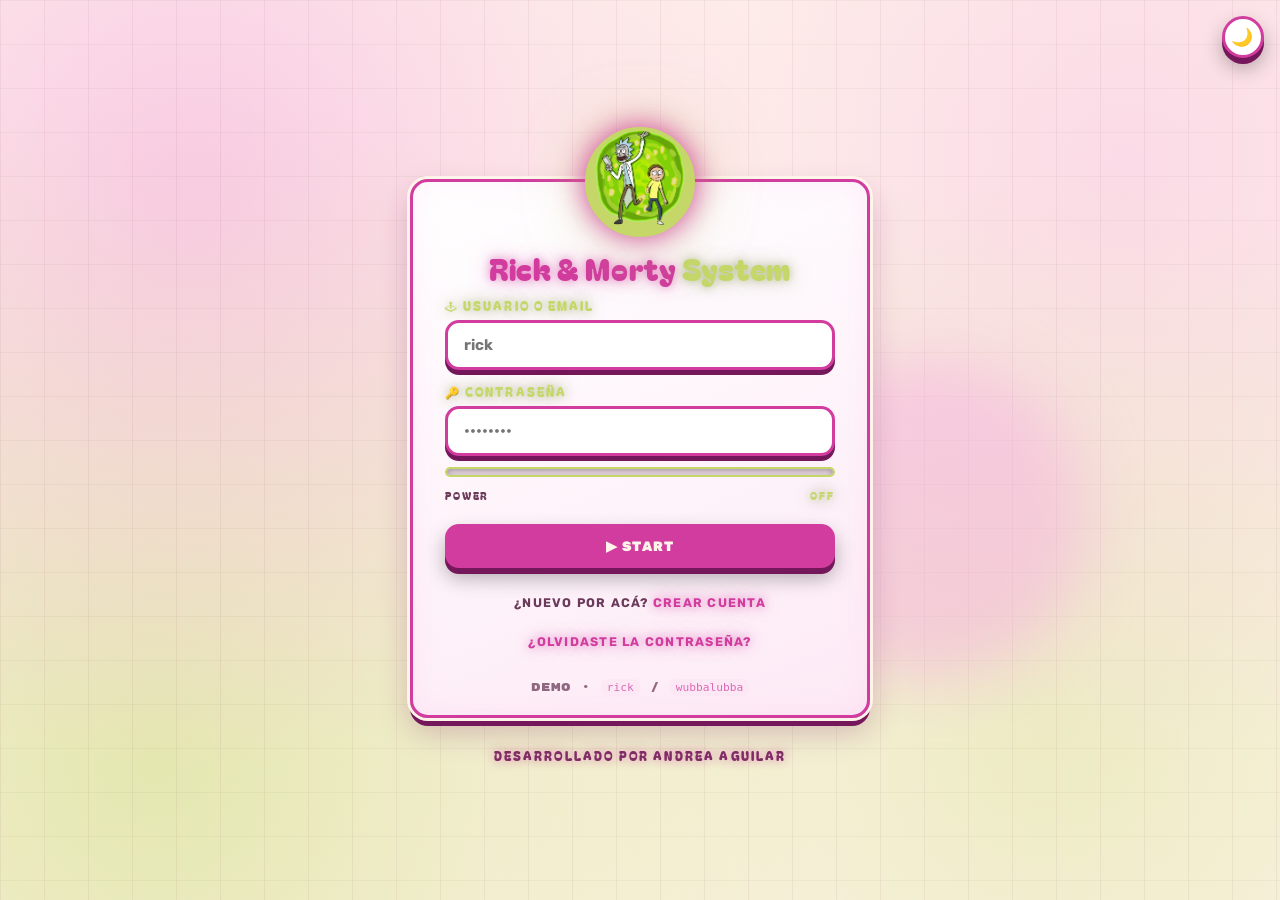
==== index.html @ 4a9934ec "minor fix" ====
<!DOCTYPE html>
<html lang="es">
<head>
  <meta charset="UTF-8" />
  <meta name="viewport" content="width=device-width, initial-scale=1" />
  <title>Rick and Morty System — Redirigiendo…</title>
  <meta http-equiv="refresh" content="0; url=/app/login.html" />
  <link rel="icon" href="/favicon.ico" />
  <script>
    window.location.replace('/app/login.html');
  </script>
</head>
<body>
  <p>Redirigiendo a <a href="/app/login.html">iniciar sesión</a>…</p>
</body>
</html>
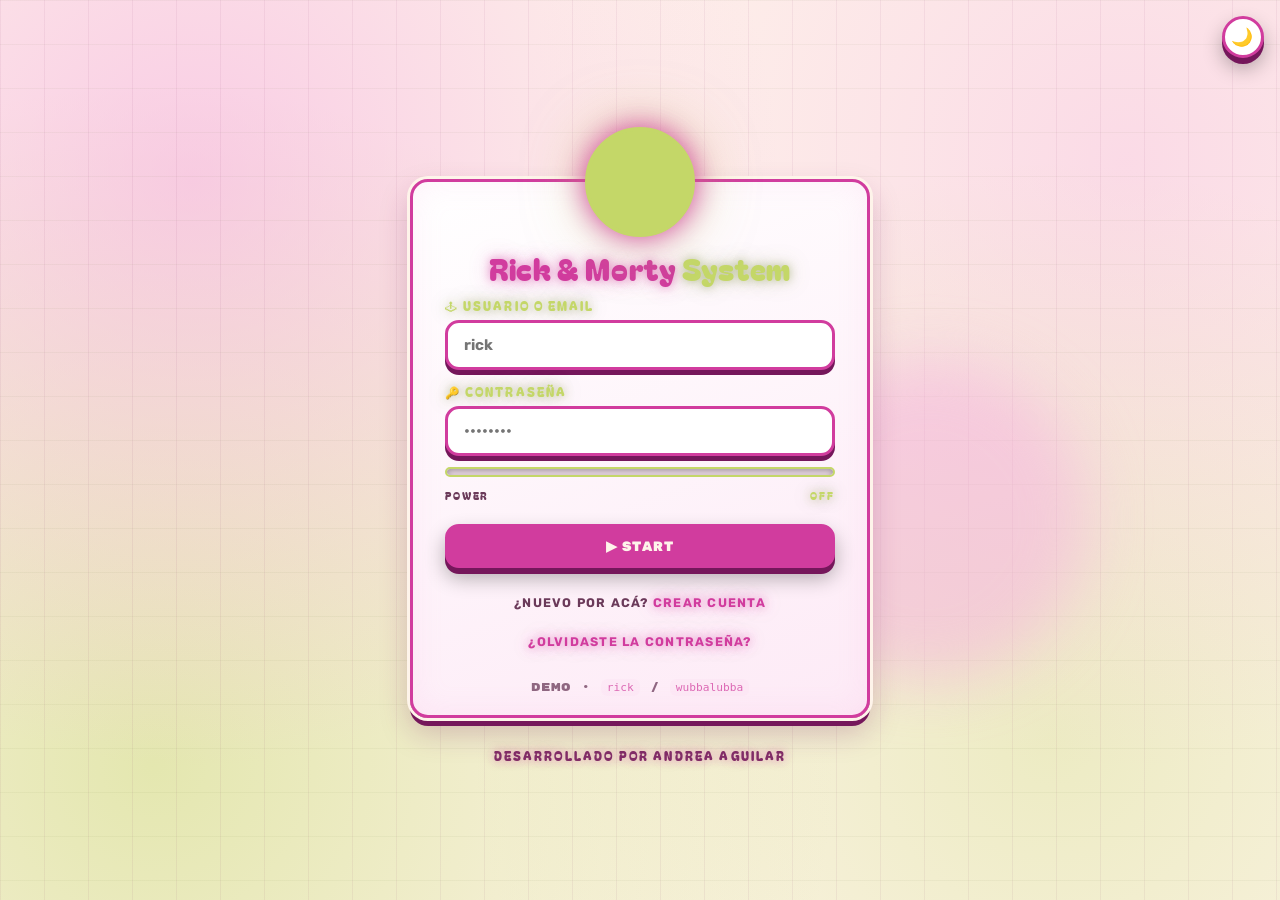
==== commit 97f76741: "fix" ====
--- a/index.html
+++ b/index.html
@@ -4,13 +4,13 @@
   <meta charset="UTF-8" />
   <meta name="viewport" content="width=device-width, initial-scale=1" />
   <title>Rick and Morty System — Redirigiendo…</title>
-  <meta http-equiv="refresh" content="0; url=/app/login.html" />
-  <link rel="icon" href="/favicon.ico" />
+  <meta http-equiv="refresh" content="0; url=login.html" />
+  <link rel="icon" href="favicon.ico" />
   <script>
-    window.location.replace('/app/login.html');
+    window.location.replace('login.html');
   </script>
 </head>
 <body>
-  <p>Redirigiendo a <a href="/app/login.html">iniciar sesión</a>…</p>
+  <p>Redirigiendo a <a href="login.html">iniciar sesión</a>…</p>
 </body>
 </html>
